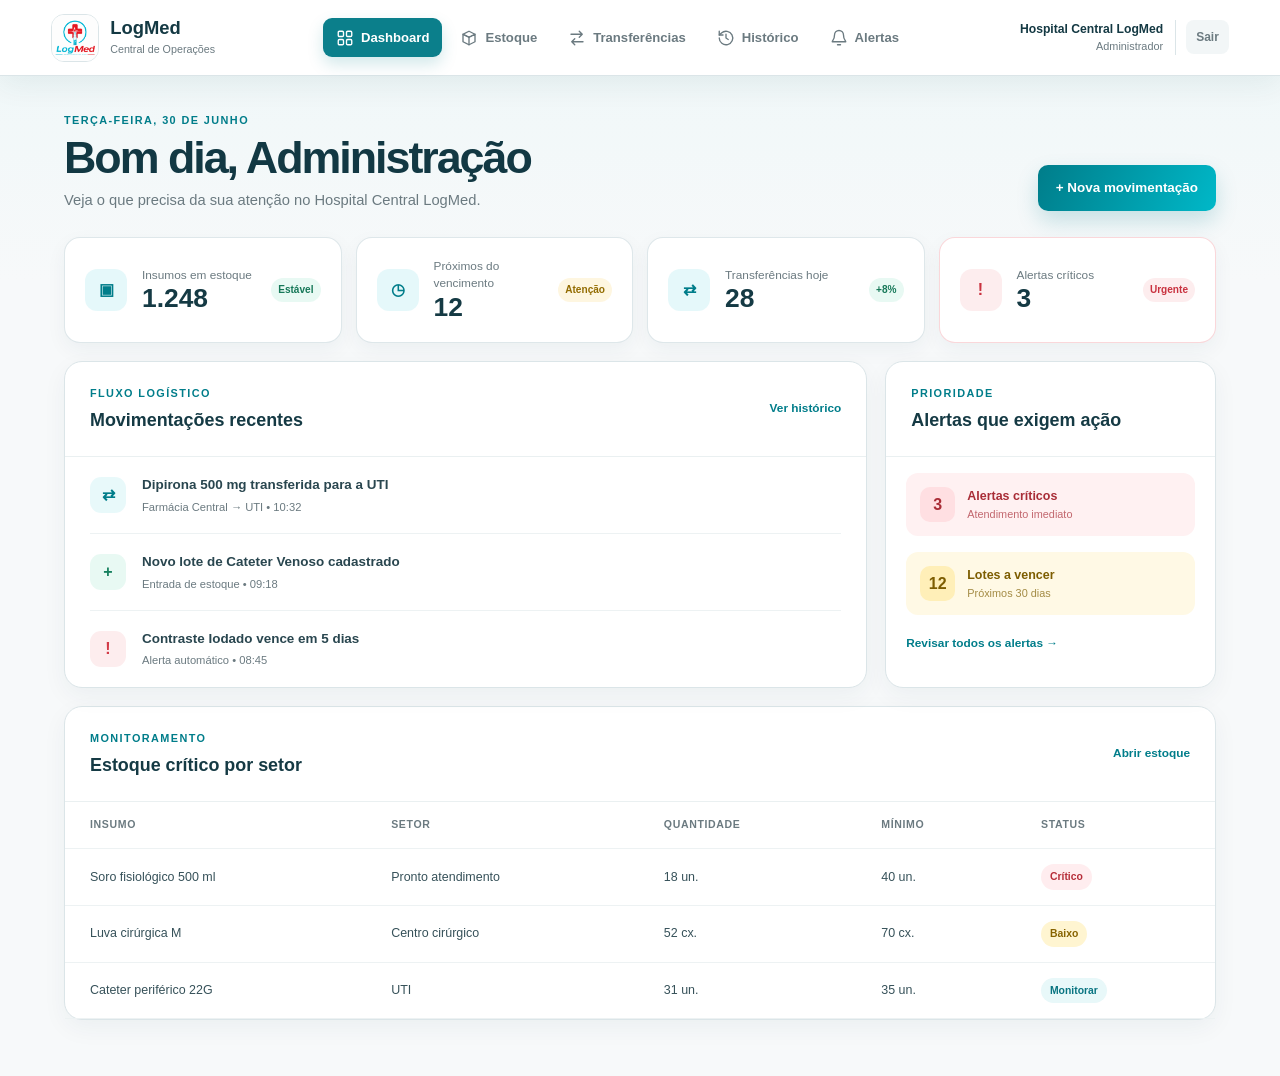
==== dashboard/index.html @ cc25e822 "feat: implementa interface e fluxos iniciais do LogMed" ====
<!DOCTYPE html>
<html lang="pt-BR">
<head>
<meta charset="UTF-8">
<meta name="viewport" content="width=device-width,initial-scale=1">
<title>Central de Operações | LogMed</title>
<link rel="icon" href="../imagens/favicon.ico">
<link rel="stylesheet" href="../shared/css/variaveis.css">
<link rel="stylesheet" href="../shared/css/global.css">
<link rel="stylesheet" href="../shared/css/sidebar.css">
<link rel="stylesheet" href="css/dashboard.css">
</head>
<body>
<header class="menu-lateral">
<div class="marca-menu">
<img src="../imagens/logo_principal.png" alt="LogMed">
<div>
<strong>LogMed</strong>
<span>Central de Operações</span>
</div>
</div>
<nav class="navegacao-menu" aria-label="Navegação principal">
  <a class="link-menu ativo" href="./index.html" aria-current="page">
<svg aria-hidden="true" viewBox="0 0 24 24" fill="none">
<rect x="3" y="3" width="7" height="7" rx="1.5"/>
<rect x="14" y="3" width="7" height="7" rx="1.5"/>
<rect x="3" y="14" width="7" height="7" rx="1.5"/>
<rect x="14" y="14" width="7" height="7" rx="1.5"/>
</svg>Dashboard</a>
  <a class="link-menu" href="../estoque/index.html">
<svg aria-hidden="true" viewBox="0 0 24 24" fill="none">
<path d="m4 7 8-4 8 4-8 4-8-4Z"/>
<path d="m4 7 8 4 8-4v10l-8 4-8-4V7Z"/>
<path d="M12 11v10"/>
</svg>Estoque</a>
  <a class="link-menu" href="../transferencia/index.html">
<svg aria-hidden="true" viewBox="0 0 24 24" fill="none">
<path d="M4 7h15m-4-4 4 4-4 4M20 17H5m4 4-4-4 4-4"/>
</svg>Transferências</a>
  <a class="link-menu" href="../historico/index.html">
<svg aria-hidden="true" viewBox="0 0 24 24" fill="none">
<path d="M3 12a9 9 0 1 0 3-6.7L3 8"/>
<path d="M3 3v5h5M12 7v5l3 2"/>
</svg>Histórico</a>
  <a class="link-menu" href="../alertas/index.html">
<svg aria-hidden="true" viewBox="0 0 24 24" fill="none">
<path d="M18 8a6 6 0 0 0-12 0c0 7-3 7-3 9h18c0-2-3-2-3-9ZM10 21h4"/>
</svg>Alertas</a>
</nav>
<div class="rodape-menu">
<div class="perfil-menu">
<strong>Hospital Central LogMed</strong>
<span>Administrador</span>
</div>
<button class="botao-sair" type="button">Sair</button>
</div>
</header>
<main class="conteudo-dashboard">
  <section class="boas-vindas-dashboard">
<div>
<p class="etiqueta-pagina">Terça-feira, 30 de junho</p>
<h1>Bom dia, Administração</h1>
<p>Veja o que precisa da sua atenção no Hospital Central LogMed.</p>
</div>
<a class="botao-movimentacao" href="../transferencia/index.html?nova=1">+ Nova movimentação</a>
</section>
  <section class="grade-indicadores" aria-label="Indicadores logísticos">
<article class="card-indicador">
<i>▣</i>
<div>
<p>Insumos em estoque</p>
<strong>1.248</strong>
</div>
<span class="positivo">Estável</span>
</article>
<article class="card-indicador">
<i class="validade">◷</i>
<div>
<p>Próximos do vencimento</p>
<strong>12</strong>
</div>
<span class="atencao">Atenção</span>
</article>
<article class="card-indicador">
<i>⇄</i>
<div>
<p>Transferências hoje</p>
<strong>28</strong>
</div>
<span class="positivo">+8%</span>
</article>
<article class="card-indicador critico">
<i>!</i>
<div>
<p>Alertas críticos</p>
<strong>3</strong>
</div>
<span>Urgente</span>
</article>
</section>
  <div class="grade-operacional">
<section class="painel painel-movimentacoes">
<header>
<div>
<p class="etiqueta-pagina">Fluxo logístico</p>
<h2>Movimentações recentes</h2>
</div>
<a href="../historico/index.html">Ver histórico</a>
</header>
<ol class="linha-do-tempo">
<li>
<b>⇄</b>
<div>
<h3>Dipirona 500 mg transferida para a UTI</h3>
<p>Farmácia Central → UTI • 10:32</p>
</div>
</li>
<li>
<b class="cadastro">+</b>
<div>
<h3>Novo lote de Cateter Venoso cadastrado</h3>
<p>Entrada de estoque • 09:18</p>
</div>
</li>
<li>
<b class="aviso">!</b>
<div>
<h3>Contraste Iodado vence em 5 dias</h3>
<p>Alerta automático • 08:45</p>
</div>
</li>
</ol>
</section>
  <aside class="painel painel-alertas">
<header>
<p class="etiqueta-pagina">Prioridade</p>
<h2>Alertas que exigem ação</h2>
</header>
<article class="alerta-item vermelho">
<b>3</b>
<div>
<strong>Alertas críticos</strong>
<span>Atendimento imediato</span>
</div>
</article>
<article class="alerta-item amarelo">
<b>12</b>
<div>
<strong>Lotes a vencer</strong>
<span>Próximos 30 dias</span>
</div>
</article>
<a href="../alertas/index.html">Revisar todos os alertas →</a>
</aside>
</div>
  <section class="painel painel-estoque">
<header>
<div>
<p class="etiqueta-pagina">Monitoramento</p>
<h2>Estoque crítico por setor</h2>
</div>
<a href="../estoque/index.html">Abrir estoque</a>
</header>
<div class="tabela-responsiva">
<table>
<thead>
<tr>
<th>Insumo</th>
<th>Setor</th>
<th>Quantidade</th>
<th>Mínimo</th>
<th>Status</th>
</tr>
</thead>
<tbody>
<tr>
<td>Soro fisiológico 500 ml</td>
<td>Pronto atendimento</td>
<td>18 un.</td>
<td>40 un.</td>
<td>
<span class="status critico">Crítico</span>
</td>
</tr>
<tr>
<td>Luva cirúrgica M</td>
<td>Centro cirúrgico</td>
<td>52 cx.</td>
<td>70 cx.</td>
<td>
<span class="status atencao">Baixo</span>
</td>
</tr>
<tr>
<td>Cateter periférico 22G</td>
<td>UTI</td>
<td>31 un.</td>
<td>35 un.</td>
<td>
<span class="status observacao">Monitorar</span>
</td>
</tr>
</tbody>
</table>
</div>
</section>
</main>
<script src="../shared/js/operacoes.js"></script>
</body>
</html>
---- shared/css/variaveis.css ----
:root {
  --cor-primaria: #00b8c8;
  --cor-primaria-escura: #007d8a;
  --cor-secundaria: #e63946;
  --cor-fundo: #f4f8f9;
  --cor-superficie: #ffffff;
  --cor-texto: #1d2930;
  --cor-texto-suave: #6b7a80;
  --cor-borda: #dbe5e8;
  --cor-sucesso: #23bf8b;
  --cor-erro: #e63946;
  --cor-alerta: #f4b400;
  --sombra-card: 0 14px 35px rgba(21, 67, 73, 0.12);
  --raio-pequeno: 10px;
  --raio-medio: 18px;
  --raio-grande: 28px;
}
---- shared/css/global.css ----
*,*::before,*::after{box-sizing:border-box}
html{min-height:100%;font-size:16px}
body,h1,h2,h3,p,ul,ol{margin:0}
body{min-height:100vh;color:var(--cor-texto);font-family:Inter,"Segoe UI",Roboto,Helvetica,Arial,sans-serif;line-height:1.5;background:var(--cor-fundo);-webkit-font-smoothing:antialiased}
button,input{min-width:0;color:inherit;font:inherit}
button{border:0} input{border:1px solid var(--cor-borda)} a{color:inherit} img,svg{display:block;max-width:100%}
:focus-visible{outline:3px solid rgba(0,184,200,.28);outline-offset:3px}
::selection{color:#fff;background:var(--cor-primaria-escura)}
---- shared/css/sidebar.css ----
.menu-lateral {
  position: fixed;
  z-index: 20;
  inset: 0 0 auto;
  display: grid;
  grid-template-columns: auto minmax(0, 1fr) auto;
  align-items: center;
  gap: 32px;
  min-height: 76px;
  padding: 11px clamp(20px, 4vw, 64px);
  color: #143943;
  border-bottom: 1px solid var(--cor-borda);
  background: rgba(255, 255, 255, 0.96);
  box-shadow: 0 8px 30px rgba(21, 67, 73, 0.07);
  backdrop-filter: blur(16px);
}
.marca-menu { display: flex; align-items: center; gap: 11px; }
.marca-menu img { width: 48px; height: 48px; object-fit: cover; border: 1px solid var(--cor-borda); border-radius: 13px; }
.marca-menu strong,.marca-menu span { display: block; }
.marca-menu strong { font-size: 1.15rem; line-height: 1.1; }
.marca-menu span { margin-top: 3px; color: var(--cor-texto-suave); font-size: .67rem; }
.navegacao-menu { display: flex; justify-content: center; gap: 5px; min-width: 0; }
.link-menu { display: flex; align-items: center; gap: 7px; padding: 10px 13px; color: var(--cor-texto-suave); font-size: .82rem; font-weight: 650; text-decoration: none; border-radius: 9px; white-space: nowrap; transition: .16s ease; }
.link-menu svg { flex: 0 0 18px; width: 18px; height: 18px; stroke: currentColor; stroke-linecap: round; stroke-linejoin: round; stroke-width: 1.8; }
.link-menu:hover { color: var(--cor-primaria-escura); background: rgba(0,184,200,.07); }
.link-menu.ativo { color: #fff; background: #0b7f8b; box-shadow: 0 7px 16px rgba(0,125,138,.18); }
.rodape-menu { display: flex; align-items: center; gap: 10px; }
.perfil-menu { padding-right: 12px; text-align: right; border-right: 1px solid var(--cor-borda); }
.perfil-menu strong,.perfil-menu span { display: block; }
.perfil-menu strong { max-width: 150px; overflow: hidden; font-size: .76rem; text-overflow: ellipsis; white-space: nowrap; }
.perfil-menu span { color: var(--cor-texto-suave); font-size: .68rem; }
.botao-sair { padding: 8px 10px; color: var(--cor-texto-suave); font-size: .75rem; font-weight: 700; cursor: pointer; border-radius: 8px; background: #f2f6f7; }
@media(max-width:980px){.menu-lateral{position:relative;grid-template-columns:1fr auto;gap:10px;padding:12px 18px}.navegacao-menu{grid-column:1/-1;justify-content:flex-start;margin:0 -18px;padding:2px 18px 4px;overflow-x:auto}.perfil-menu{display:none}}
@media(max-width:480px){.marca-menu span{display:none}.link-menu{padding:9px 11px}.botao-sair{display:none}}
---- dashboard/css/dashboard.css ----
.conteudo-dashboard{min-height:100vh;padding:112px clamp(20px,5vw,76px) 56px;background:linear-gradient(180deg,#eef7f8 0,#f7f9fa 280px)}
.boas-vindas-dashboard{display:flex;align-items:flex-end;justify-content:space-between;gap:24px;max-width:1420px;margin:0 auto 26px}.etiqueta-pagina{margin-bottom:5px;color:var(--cor-primaria-escura);font-size:.68rem;font-weight:800;letter-spacing:.13em;text-transform:uppercase}.boas-vindas-dashboard h1{margin-bottom:6px;color:#123843;font-size:clamp(2rem,3.5vw,3rem);line-height:1.1;letter-spacing:-.045em}.boas-vindas-dashboard>div>p:last-child{color:var(--cor-texto-suave);font-size:.92rem}.botao-movimentacao{min-height:46px;padding:10px 18px;color:#fff;font-size:.84rem;font-weight:750;cursor:pointer;border-radius:var(--raio-pequeno);background:linear-gradient(115deg,#007d8a,#00b8c8);box-shadow:0 10px 22px rgba(0,125,138,.2)}
.grade-indicadores{display:grid;grid-template-columns:repeat(4,minmax(0,1fr));gap:14px;max-width:1420px;margin:0 auto}.card-indicador{display:grid;grid-template-columns:44px minmax(0,1fr) auto;align-items:center;gap:13px;padding:20px;border:1px solid rgba(219,229,232,.9);border-radius:16px;background:#fff;box-shadow:0 7px 20px rgba(21,67,73,.05)}.card-indicador i{display:grid;width:42px;height:42px;color:#007d8a;font-style:normal;font-weight:800;border-radius:12px;background:rgba(0,184,200,.1);place-items:center}.card-indicador p{color:var(--cor-texto-suave);font-size:.74rem}.card-indicador strong{display:block;color:#153a44;font-size:1.65rem;line-height:1.1}.card-indicador>span{padding:4px 7px;font-size:.63rem;font-weight:750;border-radius:20px}.positivo{color:#167858;background:rgba(35,191,139,.1)}.atencao{color:#936c00;background:rgba(244,180,0,.12)}.card-indicador.critico{border-color:rgba(230,57,70,.2)}.card-indicador.critico i,.card-indicador.critico>span{color:#c9323f;background:rgba(230,57,70,.09)}
.grade-operacional{display:grid;grid-template-columns:minmax(0,1.7fr) minmax(280px,.7fr);gap:18px;max-width:1420px;margin:18px auto}.painel{border:1px solid var(--cor-borda);border-radius:18px;background:#fff;box-shadow:0 8px 24px rgba(21,67,73,.05)}.painel>header{display:flex;align-items:center;justify-content:space-between;gap:18px;padding:23px 25px;border-bottom:1px solid #eaf0f1}.painel h2{color:#153a44;font-size:1.12rem}.painel a{color:var(--cor-primaria-escura);font-size:.74rem;font-weight:750;text-decoration:none}.linha-do-tempo{padding:0 25px;list-style:none}.linha-do-tempo li{display:grid;grid-template-columns:39px 1fr;align-items:center;gap:13px;padding:18px 0}.linha-do-tempo li:not(:last-child){border-bottom:1px solid #edf2f3}.linha-do-tempo b{display:grid;width:36px;height:36px;color:#007d8a;border-radius:11px;background:rgba(0,184,200,.09);place-items:center}.linha-do-tempo b.cadastro{color:#16805e;background:rgba(35,191,139,.1)}.linha-do-tempo b.aviso{color:#d23b47;background:rgba(230,57,70,.09)}.linha-do-tempo h3{color:#29464f;font-size:.84rem}.linha-do-tempo p{margin-top:3px;color:var(--cor-texto-suave);font-size:.7rem}
.painel-alertas{padding-bottom:22px}.painel-alertas>header{display:block}.alerta-item{display:flex;align-items:center;gap:12px;margin:16px 20px 0;padding:14px;border-radius:12px}.alerta-item>b{display:grid;flex:0 0 35px;height:35px;border-radius:10px;place-items:center}.alerta-item strong,.alerta-item span{display:block}.alerta-item strong{font-size:.78rem}.alerta-item span{font-size:.68rem;opacity:.7}.alerta-item.vermelho{color:#a92d37;background:#fff1f2}.alerta-item.vermelho>b{background:#ffdfe2}.alerta-item.amarelo{color:#7d5d00;background:#fff9e5}.alerta-item.amarelo>b{background:#ffefb8}.painel-alertas>a{display:inline-block;margin:20px 20px 0}
.painel-estoque{max-width:1420px;margin:0 auto}.tabela-responsiva{overflow-x:auto}table{width:100%;border-collapse:collapse}th,td{padding:15px 25px;text-align:left;border-bottom:1px solid #edf2f3}th{color:var(--cor-texto-suave);font-size:.66rem;letter-spacing:.06em;text-transform:uppercase}td{color:#365159;font-size:.78rem}.status{display:inline-block;padding:5px 9px;font-size:.65rem;font-weight:750;border-radius:20px}.status.critico{color:#b72e39;background:#ffedef}.status.atencao{color:#876300;background:#fff5d1}.status.observacao{color:#087481;background:#e8f8f9}
@media(max-width:1100px){.grade-indicadores{grid-template-columns:repeat(2,1fr)}}@media(max-width:980px){.conteudo-dashboard{padding-top:30px}.grade-operacional{grid-template-columns:1fr}}@media(max-width:620px){.boas-vindas-dashboard{display:block}.botao-movimentacao{width:100%;margin-top:20px}.grade-indicadores{grid-template-columns:1fr}.card-indicador{padding:16px}.painel>header{padding:20px}.linha-do-tempo{padding:0 20px}th,td{padding:13px 18px}}
.botao-movimentacao{display:inline-flex;align-items:center;text-decoration:none}
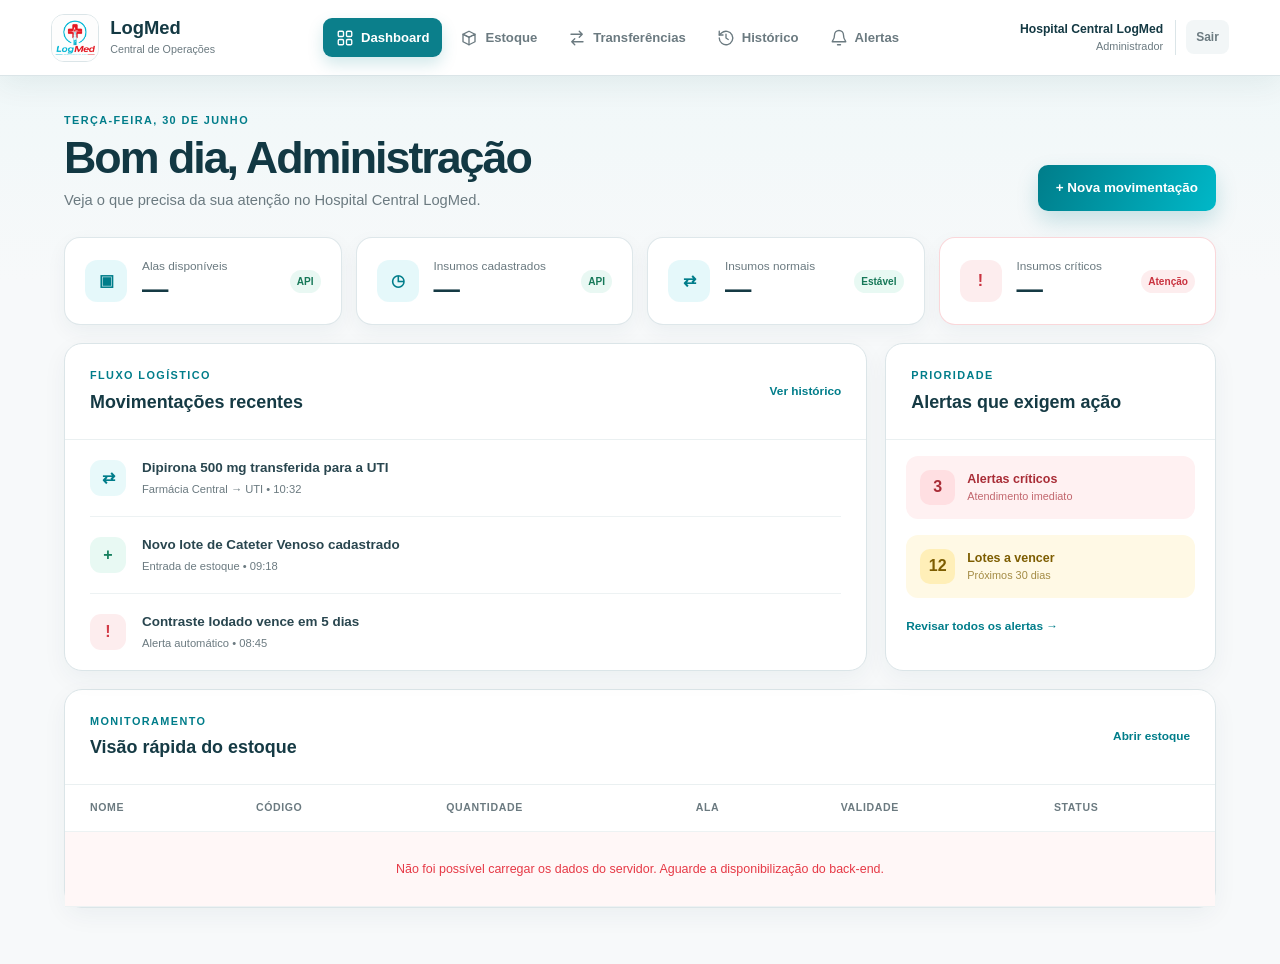
==== commit dcd0a03e: "Implementa integração e ajustes do frontend" ====
--- a/dashboard/index.html
+++ b/dashboard/index.html
@@ -68,34 +68,34 @@
 <article class="card-indicador">
 <i>▣</i>
 <div>
-<p>Insumos em estoque</p>
-<strong>1.248</strong>
+<p>Alas disponíveis</p>
+<strong id="total-alas">—</strong>
 </div>
-<span class="positivo">Estável</span>
+<span class="positivo">API</span>
 </article>
 <article class="card-indicador">
 <i class="validade">◷</i>
 <div>
-<p>Próximos do vencimento</p>
-<strong>12</strong>
+<p>Insumos cadastrados</p>
+<strong id="total-insumos">—</strong>
 </div>
-<span class="atencao">Atenção</span>
+<span class="positivo">API</span>
 </article>
 <article class="card-indicador">
 <i>⇄</i>
 <div>
-<p>Transferências hoje</p>
-<strong>28</strong>
+<p>Insumos normais</p>
+<strong id="total-normais-dashboard">—</strong>
 </div>
-<span class="positivo">+8%</span>
+<span class="positivo">Estável</span>
 </article>
 <article class="card-indicador critico">
 <i>!</i>
 <div>
-<p>Alertas críticos</p>
-<strong>3</strong>
+<p>Insumos críticos</p>
+<strong id="total-criticos-dashboard">—</strong>
 </div>
-<span>Urgente</span>
+<span>Atenção</span>
 </article>
 </section>
   <div class="grade-operacional">
@@ -157,7 +157,7 @@
 <header>
 <div>
 <p class="etiqueta-pagina">Monitoramento</p>
-<h2>Estoque crítico por setor</h2>
+<h2>Visão rápida do estoque</h2>
 </div>
 <a href="../estoque/index.html">Abrir estoque</a>
 </header>
@@ -165,47 +165,23 @@
 <table>
 <thead>
 <tr>
-<th>Insumo</th>
-<th>Setor</th>
+<th>Nome</th>
+<th>Código</th>
 <th>Quantidade</th>
-<th>Mínimo</th>
+<th>Ala</th>
+<th>Validade</th>
 <th>Status</th>
 </tr>
 </thead>
-<tbody>
-<tr>
-<td>Soro fisiológico 500 ml</td>
-<td>Pronto atendimento</td>
-<td>18 un.</td>
-<td>40 un.</td>
-<td>
-<span class="status critico">Crítico</span>
-</td>
-</tr>
-<tr>
-<td>Luva cirúrgica M</td>
-<td>Centro cirúrgico</td>
-<td>52 cx.</td>
-<td>70 cx.</td>
-<td>
-<span class="status atencao">Baixo</span>
-</td>
-</tr>
-<tr>
-<td>Cateter periférico 22G</td>
-<td>UTI</td>
-<td>31 un.</td>
-<td>35 un.</td>
-<td>
-<span class="status observacao">Monitorar</span>
-</td>
-</tr>
+<tbody id="corpo-visao-estoque">
+<tr><td colspan="6" class="estado-dados">Carregando dados logísticos...</td></tr>
 </tbody>
 </table>
 </div>
 </section>
 </main>
-<script src="../shared/js/operacoes.js"></script>
+<script src="../shared/js/api.js" defer></script>
+<script src="./js/dashboard.js" defer></script>
 </body>
 </html>
 
--- a/dashboard/css/dashboard.css
+++ b/dashboard/css/dashboard.css
@@ -6,3 +6,4 @@
 .painel-estoque{max-width:1420px;margin:0 auto}.tabela-responsiva{overflow-x:auto}table{width:100%;border-collapse:collapse}th,td{padding:15px 25px;text-align:left;border-bottom:1px solid #edf2f3}th{color:var(--cor-texto-suave);font-size:.66rem;letter-spacing:.06em;text-transform:uppercase}td{color:#365159;font-size:.78rem}.status{display:inline-block;padding:5px 9px;font-size:.65rem;font-weight:750;border-radius:20px}.status.critico{color:#b72e39;background:#ffedef}.status.atencao{color:#876300;background:#fff5d1}.status.observacao{color:#087481;background:#e8f8f9}
 @media(max-width:1100px){.grade-indicadores{grid-template-columns:repeat(2,1fr)}}@media(max-width:980px){.conteudo-dashboard{padding-top:30px}.grade-operacional{grid-template-columns:1fr}}@media(max-width:620px){.boas-vindas-dashboard{display:block}.botao-movimentacao{width:100%;margin-top:20px}.grade-indicadores{grid-template-columns:1fr}.card-indicador{padding:16px}.painel>header{padding:20px}.linha-do-tempo{padding:0 20px}th,td{padding:13px 18px}}
 .botao-movimentacao{display:inline-flex;align-items:center;text-decoration:none}
+.estado-dados{padding:28px 25px;color:var(--cor-texto-suave);text-align:center}.estado-dados.erro{color:var(--cor-erro);background:#fff7f7}.status.normal{color:#167858;background:#edf9f5}.status.neutro{color:#526970;background:#edf2f3}
